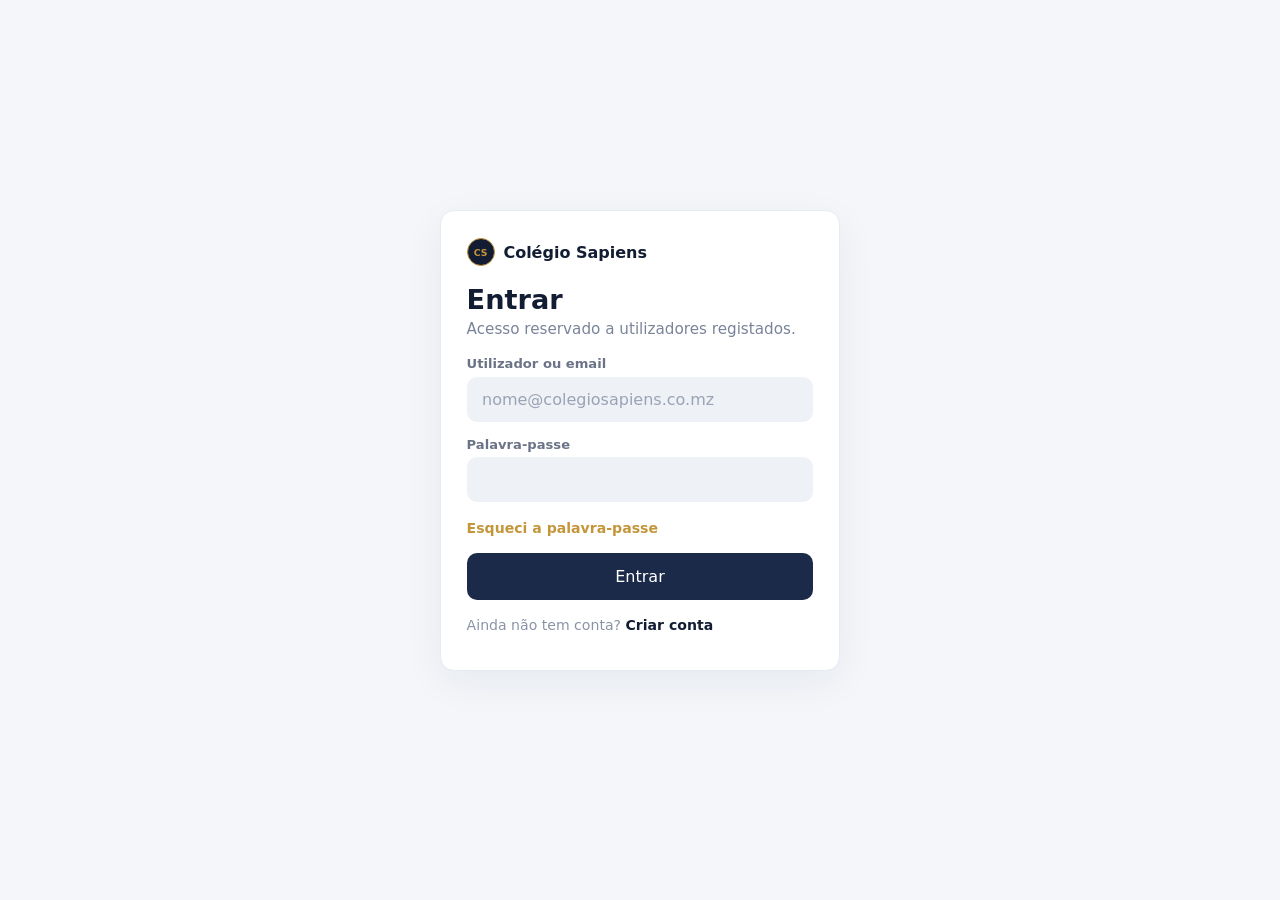
==== backend/src/main/resources/static/index.html @ 4eda2cdb "feat: adiciona backend, frontend e servidor" ====
<!DOCTYPE html>
<html lang="pt">
<head>
    <meta charset="UTF-8">
    <meta http-equiv="refresh" content="0; url=login.html">
    <title>Colégio Sapiens</title>
</head>
<body>
    <p>A redireccionar para o <a href="login.html">início de sessão</a>...</p>
</body>
</html>
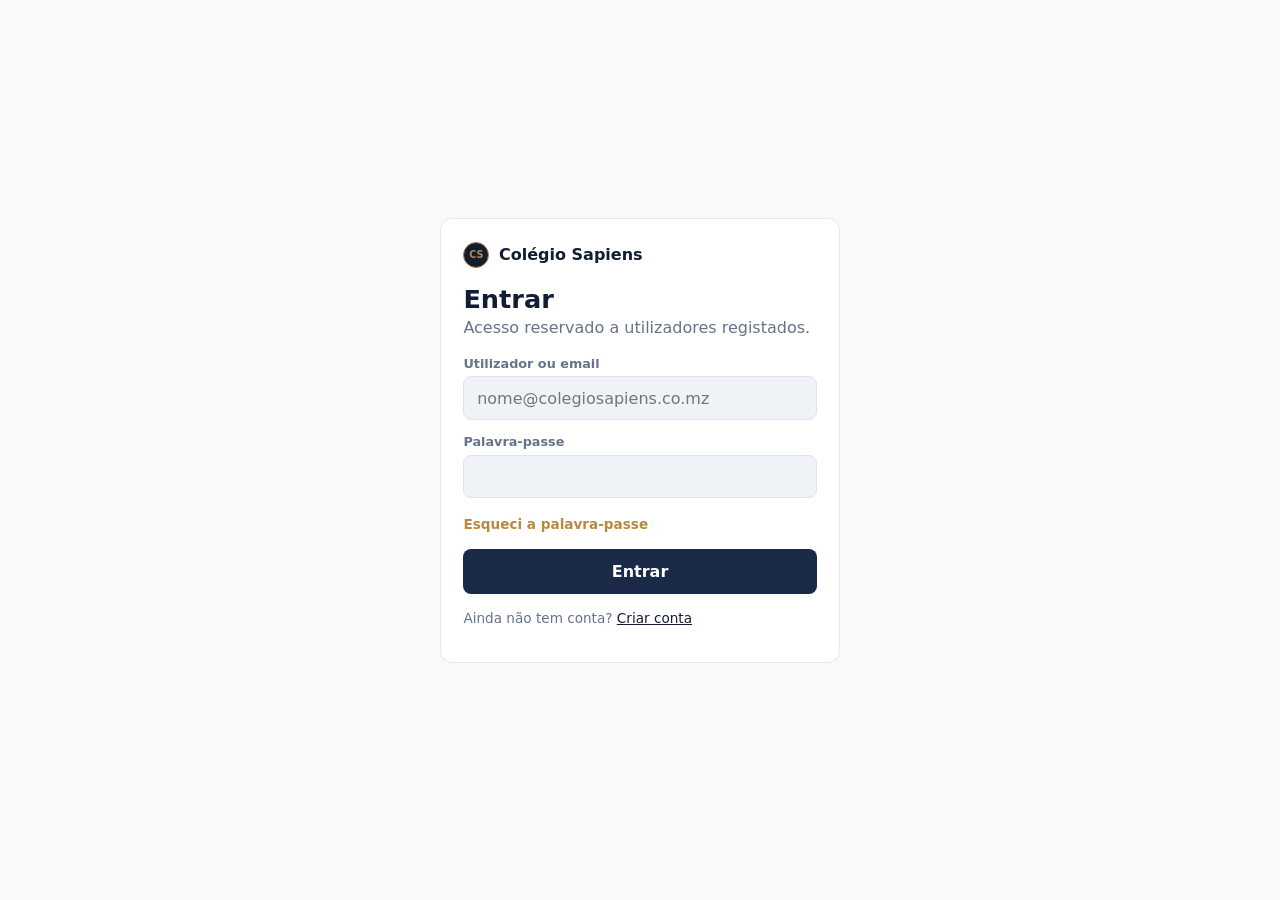
==== commit db7d5f30: "Sincronizar frontend (docente/secretaria) e API_URL relativa em producao" ====
--- a/backend/src/main/resources/static/index.html
+++ b/backend/src/main/resources/static/index.html
@@ -2,8 +2,9 @@
 <html lang="pt">
 <head>
     <meta charset="UTF-8">
+    <!-- A página inicial apenas redirecciona para o ecrã de login -->
     <meta http-equiv="refresh" content="0; url=login.html">
-    <title>Colégio Sapiens</title>
+    <title>Colegio Sapiens</title>
 </head>
 <body>
     <p>A redireccionar para o <a href="login.html">início de sessão</a>...</p>
